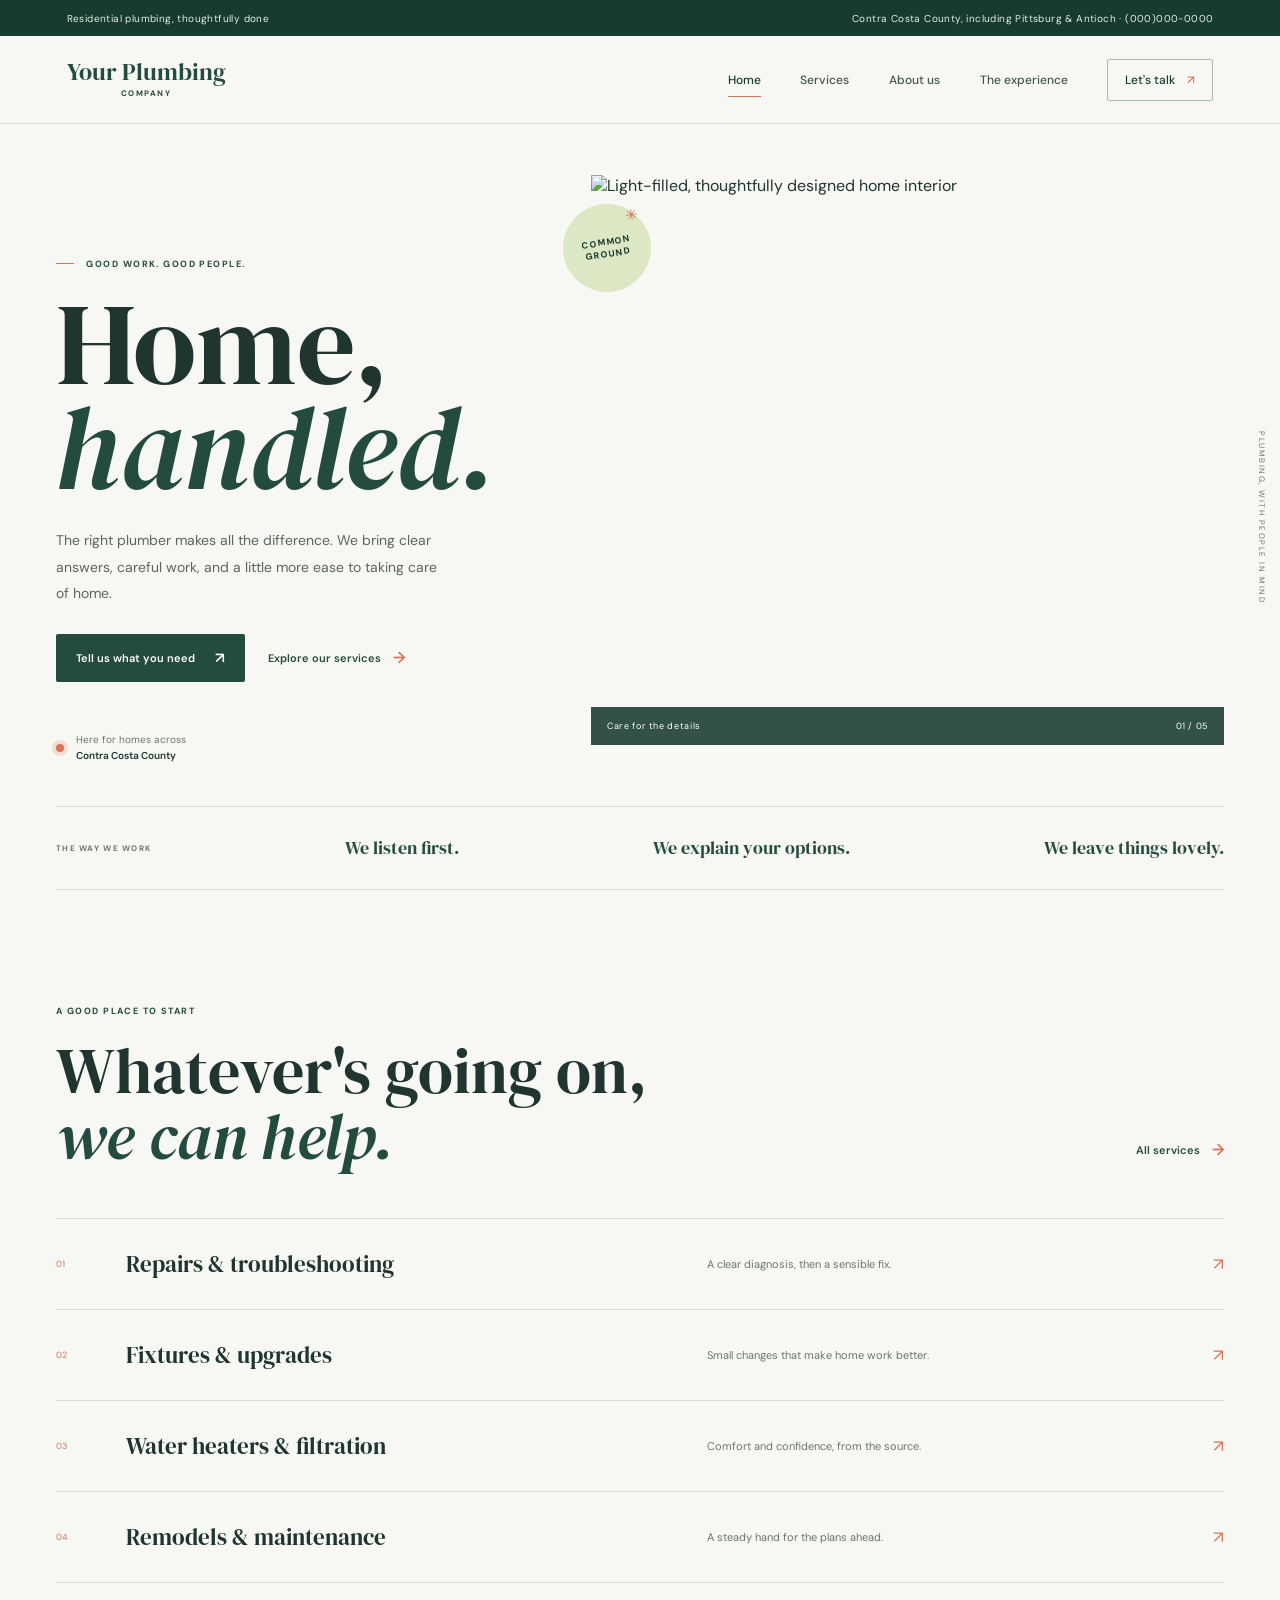
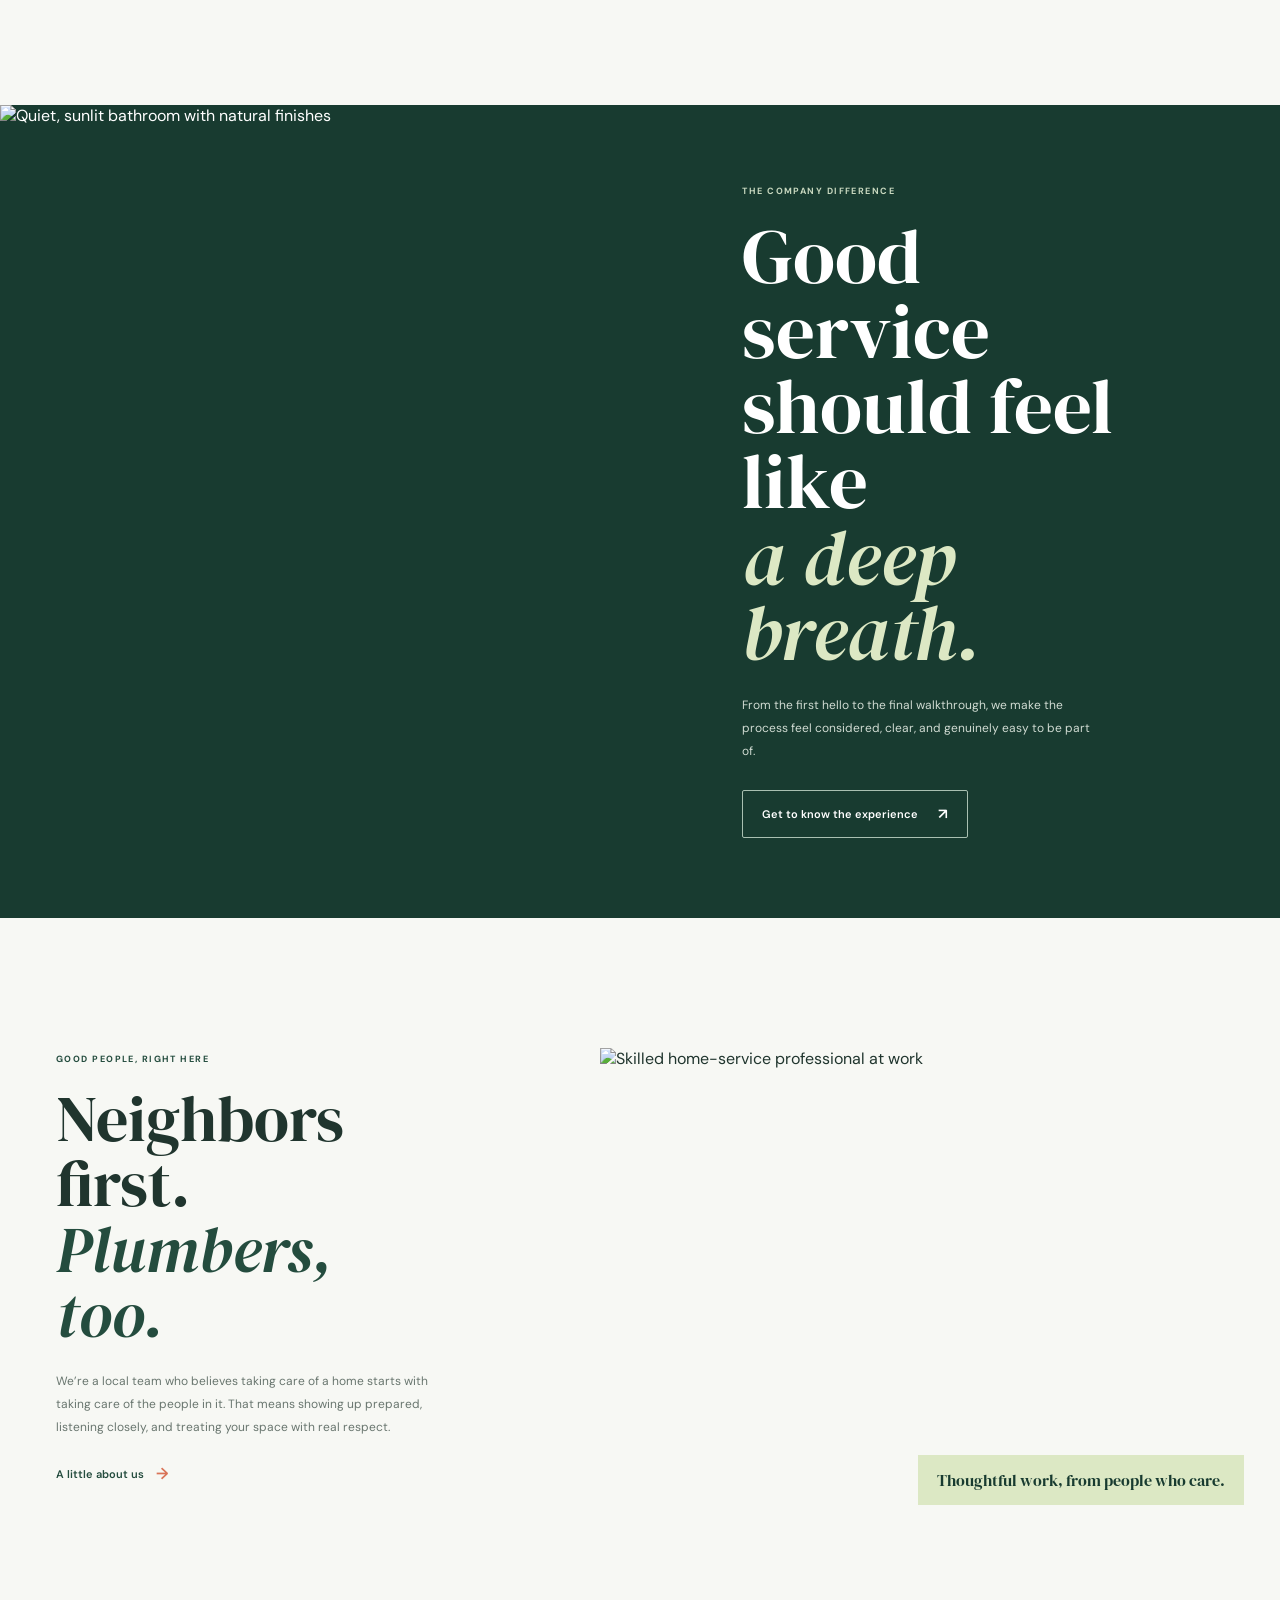
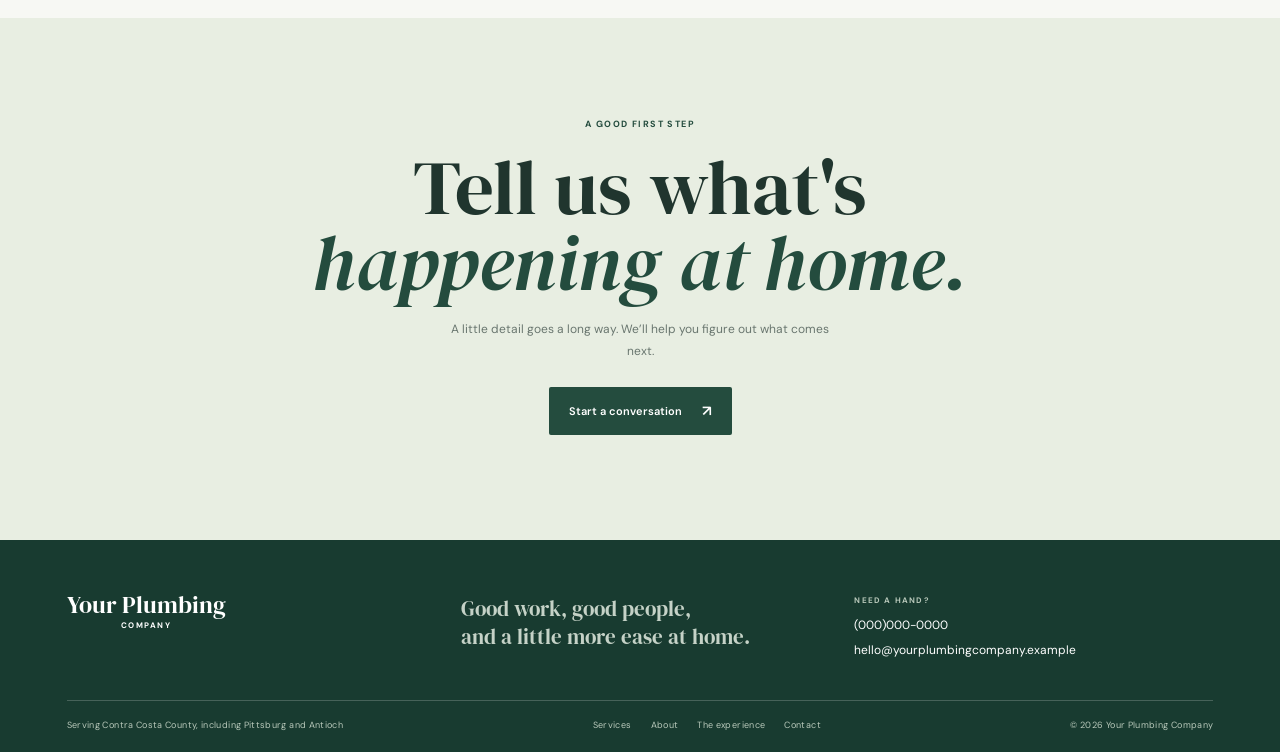
==== index.html @ cdb0f9c8 "hi, lets commit" ====
<!doctype html>
<html lang="en">
  <head>
    <meta charset="utf-8" />
    <meta name="viewport" content="width=device-width, initial-scale=1" />
    <meta name="theme-color" content="#f7f8f4" />
    <meta
      name="description"
      content="Thoughtful residential plumbing for homes in Contra Costa County, including Pittsburg and Antioch."
    />
    <title>Your Plumbing Company | Home, handled.</title>
    <link rel="preconnect" href="https://fonts.googleapis.com" />
    <link rel="preconnect" href="https://fonts.gstatic.com" crossorigin />
    <link
      href="https://fonts.googleapis.com/css2?family=DM+Sans:wght@400;500;600;700&family=DM+Serif+Display:ital@0;1&display=swap"
      rel="stylesheet"
    />
    <link rel="stylesheet" href="styles.css" />
    <script src="script.js" defer></script>
  </head>
  <body>
    <a class="skip-link" href="#main">Skip to content</a>
    <div class="topline">
      <span>Residential plumbing, thoughtfully done</span
      ><a href="tel:0000000000"
        >Contra Costa County, including Pittsburg &amp; Antioch
        <span aria-hidden="true">·</span> (000)000-0000</a
      >
    </div>
    <header class="site-header">
      <a
        class="wordmark"
        href="index.html"
        aria-label="Your Plumbing Company home"
        ><span>Your Plumbing</span><small>COMPANY</small></a
      >
      <button
        class="menu-toggle"
        type="button"
        aria-expanded="false"
        aria-controls="primary-nav"
        aria-label="Open navigation"
      >
        <span></span><span></span>
      </button>
      <nav class="primary-nav" id="primary-nav" aria-label="Main navigation">
        <a class="active" aria-current="page" href="index.html">Home</a
        ><a href="services.html">Services</a><a href="about.html">About us</a
        ><a href="experience.html">The experience</a
        ><a class="nav-contact" href="contact.html"
          >Let's talk <span aria-hidden="true">↗</span></a
        >
      </nav>
    </header>

    <main id="main">
      <section class="home-hero page-wrap">
        <div class="hero-copy" data-reveal>
          <p class="eyebrow">
            <span class="eyebrow-mark"></span> GOOD WORK. GOOD PEOPLE.
          </p>
          <h1>Home,<br /><em>handled.</em></h1>
          <p class="hero-intro">
            The right plumber makes all the difference. We bring clear answers,
            careful work, and a little more ease to taking care of home.
          </p>
          <div class="hero-actions">
            <a class="button button-dark" href="contact.html"
              >Tell us what you need <span aria-hidden="true">↗</span></a
            ><a class="text-link" href="services.html"
              >Explore our services <span aria-hidden="true">→</span></a
            >
          </div>
          <div class="hero-note">
            <span class="note-dot"></span
            ><span
              >Here for homes across<br /><strong
                >Contra Costa County</strong
              ></span
            >
          </div>
        </div>
        <div class="hero-visual" data-reveal>
          <img
            src="https://images.unsplash.com/photo-1600607687939-ce8a6c25118c?auto=format&amp;fit=crop&amp;w=1500&amp;q=85"
            alt="Light-filled, thoughtfully designed home interior"
          />
          <div class="image-caption">
            <span>Care for the details</span><span>01 / 05</span>
          </div>
          <div class="hero-stamp" aria-hidden="true">
            <span>COMMON<br />GROUND</span><i>✳</i>
          </div>
        </div>
        <div class="hero-side-label" aria-hidden="true">
          PLUMBING, WITH PEOPLE IN MIND
        </div>
      </section>

      <section class="trust-strip page-wrap" aria-label="Our approach">
        <p>THE WAY WE WORK</p>
        <span>We listen first.</span><span>We explain your options.</span
        ><span>We leave things lovely.</span>
      </section>

      <section class="section services-preview page-wrap">
        <div class="section-heading" data-reveal>
          <div>
            <p class="eyebrow">A GOOD PLACE TO START</p>
            <h2>Whatever's going on,<br /><em>we can help.</em></h2>
          </div>
          <a class="text-link" href="services.html"
            >All services <span aria-hidden="true">→</span></a
          >
        </div>
        <div class="service-list">
          <a class="service-row" href="services.html#repairs"
            ><span class="service-number">01</span
            ><span class="service-name">Repairs &amp; troubleshooting</span
            ><span class="service-detail"
              >A clear diagnosis, then a sensible fix.</span
            ><span class="row-arrow" aria-hidden="true">↗</span></a
          >
          <a class="service-row" href="services.html#fixtures"
            ><span class="service-number">02</span
            ><span class="service-name">Fixtures &amp; upgrades</span
            ><span class="service-detail"
              >Small changes that make home work better.</span
            ><span class="row-arrow" aria-hidden="true">↗</span></a
          >
          <a class="service-row" href="services.html#water"
            ><span class="service-number">03</span
            ><span class="service-name">Water heaters &amp; filtration</span
            ><span class="service-detail"
              >Comfort and confidence, from the source.</span
            ><span class="row-arrow" aria-hidden="true">↗</span></a
          >
          <a class="service-row" href="services.html#projects"
            ><span class="service-number">04</span
            ><span class="service-name">Remodels &amp; maintenance</span
            ><span class="service-detail"
              >A steady hand for the plans ahead.</span
            ><span class="row-arrow" aria-hidden="true">↗</span></a
          >
        </div>
      </section>

      <section class="experience-band">
        <div class="band-image">
          <img
            src="https://images.unsplash.com/photo-1620626011761-996aa1b9d7c5?auto=format&amp;fit=crop&amp;w=1200&amp;q=85"
            alt="Quiet, sunlit bathroom with natural finishes"
            loading="lazy"
          />
        </div>
        <div class="band-copy" data-reveal>
          <p class="eyebrow">THE COMPANY DIFFERENCE</p>
          <h2>
            Good service<br />should feel like<br /><em>a deep breath.</em>
          </h2>
          <p>
            From the first hello to the final walkthrough, we make the process
            feel considered, clear, and genuinely easy to be part of.
          </p>
          <a class="button button-light" href="experience.html"
            >Get to know the experience <span aria-hidden="true">↗</span></a
          >
        </div>
      </section>

      <section class="people-section page-wrap">
        <div class="people-copy" data-reveal>
          <p class="eyebrow">GOOD PEOPLE, RIGHT HERE</p>
          <h2>Neighbors first.<br /><em>Plumbers, too.</em></h2>
          <p>
            We’re a local team who believes taking care of a home starts with
            taking care of the people in it. That means showing up prepared,
            listening closely, and treating your space with real respect.
          </p>
          <a class="text-link" href="about.html"
            >A little about us <span aria-hidden="true">→</span></a
          >
        </div>
        <figure class="people-image" data-reveal>
          <img
            src="https://images.unsplash.com/photo-1621905251189-08b45d6a269e?auto=format&amp;fit=crop&amp;w=1000&amp;q=85"
            alt="Skilled home-service professional at work"
            loading="lazy"
          />
          <figcaption>Thoughtful work, from people who care.</figcaption>
        </figure>
      </section>

      <section class="closing-cta">
        <p class="eyebrow">A GOOD FIRST STEP</p>
        <h2>Tell us what's<br /><em>happening at home.</em></h2>
        <p>
          A little detail goes a long way. We’ll help you figure out what comes
          next.
        </p>
        <a class="button button-dark" href="contact.html"
          >Start a conversation <span aria-hidden="true">↗</span></a
        >
      </section>
    </main>

    <footer class="site-footer">
      <div class="footer-main">
        <a class="wordmark wordmark-footer" href="index.html"
          ><span>Your Plumbing</span><small>COMPANY</small></a
        >
        <p>Good work, good people,<br />and a little more ease at home.</p>
        <div class="footer-contact">
          <span>NEED A HAND?</span><a href="tel:0000000000">(000)000-0000</a
          ><a href="mailto:hello@yourplumbingcompany.example"
            >hello@yourplumbingcompany.example</a
          >
        </div>
      </div>
      <div class="footer-bottom">
        <span
          >Serving Contra Costa County, including Pittsburg and Antioch</span
        >
        <nav aria-label="Footer navigation">
          <a href="services.html">Services</a><a href="about.html">About</a
          ><a href="experience.html">The experience</a
          ><a href="contact.html">Contact</a>
        </nav>
        <span>© <span data-year></span> Your Plumbing Company</span>
      </div>
    </footer>
  </body>
</html>
---- styles.css ----
:root {
  color-scheme: light;
  --paper: #f7f8f4;
  --white: #fff;
  --ink: #20352e;
  --muted: #69766f;
  --line: #d9dfd8;
  --green: #244c3e;
  --deep: #183b30;
  --lime: #dce8c4;
  --coral: #d97458;
  --serif: "DM Serif Display", Georgia, serif;
  --sans: "DM Sans", sans-serif;
  font-family: var(--sans);
  color: var(--ink);
  background: var(--paper);
  font-synthesis: none;
  text-rendering: optimizeLegibility;
  -webkit-font-smoothing: antialiased;
  -moz-osx-font-smoothing: grayscale;
}

* { box-sizing: border-box; }
html { scroll-behavior: smooth; }
body { margin: 0; min-width: 320px; background: var(--paper); }
img { display: block; width: 100%; height: 100%; object-fit: cover; }
a { color: inherit; }
button, input, select, textarea { font: inherit; }
::selection { color: var(--white); background: var(--green); }
.page-wrap { width: min(1320px, calc(100% - 112px)); margin-inline: auto; }
.skip-link { position: fixed; z-index: 20; top: 12px; left: 12px; padding: 12px 18px; color: var(--white); background: var(--deep); transform: translateY(-150%); }
.skip-link:focus { transform: translateY(0); }

.topline { min-height: 36px; padding: 0 5.2%; display: flex; align-items: center; justify-content: space-between; gap: 16px; background: var(--deep); color: #e5eddf; font-size: 10px; letter-spacing: .04em; }
.topline a { color: inherit; text-decoration: none; }
.site-header { position: relative; z-index: 5; min-height: 88px; padding: 0 5.2%; display: flex; align-items: center; justify-content: space-between; border-bottom: 1px solid var(--line); background: var(--paper); }
.wordmark { width: max-content; display: flex; flex-direction: column; color: var(--green); text-decoration: none; line-height: .85; }
.wordmark span { font-family: var(--serif); font-size: 24px; letter-spacing: 0; }
.wordmark small { margin-top: 7px; font-size: 8px; font-weight: 700; letter-spacing: .19em; text-align: center; }
.primary-nav { display: flex; align-items: center; gap: clamp(20px, 3.1vw, 48px); }
.primary-nav a { position: relative; color: #42564d; font-size: 12px; font-weight: 500; text-decoration: none; transition: color .2s ease; }
.primary-nav a:hover, .primary-nav a.active { color: var(--deep); }
.primary-nav a.active:not(.nav-contact)::after { position: absolute; right: 0; bottom: -9px; left: 0; height: 1px; background: var(--coral); content: ""; }
.primary-nav .nav-contact { padding: 12px 17px; border: 1px solid #a9b6aa; border-radius: 2px; color: var(--deep); }
.nav-contact span { margin-left: 9px; color: var(--coral); }
.menu-toggle { display: none; }

.eyebrow { margin: 0 0 20px; color: var(--green); font-size: 9px; font-weight: 700; letter-spacing: .16em; line-height: 1.5; }
.eyebrow-mark { display: inline-block; width: 18px; height: 1px; margin: 0 9px 3px 0; background: var(--coral); }
h1, h2, h3, p, figure { margin-top: 0; }
h1, h2 { margin-bottom: 0; font-family: var(--serif); font-weight: 400; letter-spacing: 0; }
h1 em, h2 em { color: var(--green); font-weight: 400; }
.home-hero h1 { font-size: clamp(76px, 9.1vw, 132px); line-height: .89; }
.hero-copy { position: relative; z-index: 1; padding-top: clamp(55px, 8vw, 116px); }
.hero-intro { max-width: 385px; margin: 28px 0 27px; color: #59665f; font-size: 14px; line-height: 1.9; }
.hero-actions { display: flex; align-items: center; flex-wrap: wrap; gap: 23px; }
.button { min-height: 48px; padding: 0 19px; display: inline-flex; align-items: center; justify-content: center; gap: 20px; border: 1px solid transparent; border-radius: 2px; font-size: 11px; font-weight: 600; text-decoration: none; transition: background .2s ease, color .2s ease, transform .2s ease; }
.button:hover { transform: translateY(-2px); }
.button span { font-size: 15px; }
.button-dark { background: var(--green); color: var(--white); }
.button-dark:hover { background: var(--deep); }
.button-light { border-color: #a9c0b1; background: transparent; color: var(--white); }
.button-light:hover { background: var(--white); color: var(--deep); }
.text-link { display: inline-flex; align-items: center; gap: 12px; color: var(--green); font-size: 11px; font-weight: 600; text-decoration: none; }
.text-link span { color: var(--coral); font-size: 16px; transition: transform .2s ease; }
.text-link:hover span { transform: translateX(4px); }
.hero-note { margin-top: 50px; display: flex; align-items: center; gap: 12px; color: var(--muted); font-size: 10px; line-height: 1.6; }
.hero-note strong { color: var(--ink); font-weight: 600; }
.note-dot { width: 8px; height: 8px; border-radius: 50%; background: var(--coral); box-shadow: 0 0 0 4px #f0ded5; }
.home-hero { position: relative; min-height: 600px; padding-block: 32px 42px; display: grid; grid-template-columns: .88fr 1.12fr; align-items: center; gap: 38px; }
.hero-visual { position: relative; height: min(570px, 61vw); min-height: 390px; }
.hero-visual img { object-position: 50% 52%; }
.image-caption { position: absolute; right: 0; bottom: 0; left: 0; padding: 13px 16px; display: flex; justify-content: space-between; background: rgb(24 59 48 / 88%); color: white; font-size: 9px; letter-spacing: .07em; }
.hero-stamp { position: absolute; top: 29px; left: -28px; width: 88px; height: 88px; display: grid; place-content: center; border-radius: 50%; background: var(--lime); color: var(--deep); text-align: center; transform: rotate(-9deg); }
.hero-stamp span { font-size: 9px; font-weight: 700; letter-spacing: .11em; line-height: 1.35; }
.hero-stamp i { position: absolute; top: 5px; right: 8px; color: var(--coral); font-size: 15px; font-style: normal; }
.hero-side-label { position: absolute; top: 45%; right: -43px; color: var(--muted); font-size: 8px; letter-spacing: .19em; writing-mode: vertical-rl; }

.trust-strip { min-height: 84px; display: flex; align-items: center; justify-content: space-between; gap: 20px; border-top: 1px solid var(--line); border-bottom: 1px solid var(--line); }
.trust-strip p { margin: 0; color: var(--muted); font-size: 8px; font-weight: 700; letter-spacing: .16em; }
.trust-strip span { color: var(--green); font-family: var(--serif); font-size: 18px; }
.section { padding-block: 115px 122px; }
.section-heading { margin-bottom: 49px; display: flex; align-items: end; justify-content: space-between; gap: 24px; }
.section-heading h2, .people-copy h2, .local-copy h2, .faq-section h2 { font-size: clamp(43px, 5vw, 66px); line-height: 1.02; }
.section-heading .text-link { margin-bottom: 9px; }
.service-list { border-top: 1px solid var(--line); }
.service-row { min-height: 91px; display: grid; grid-template-columns: 50px 1.2fr 1fr 30px; align-items: center; gap: 20px; border-bottom: 1px solid var(--line); text-decoration: none; transition: padding .2s ease, background .2s ease; }
.service-row:hover { padding-inline: 12px; background: #eef1e9; }
.service-number { color: var(--coral); font-size: 9px; }
.service-name { font-family: var(--serif); font-size: 23px; }
.service-detail { color: var(--muted); font-size: 11px; }
.row-arrow { color: var(--coral); font-size: 17px; text-align: right; }

.experience-band { min-height: 570px; display: grid; grid-template-columns: 1fr 1fr; background: var(--deep); color: var(--white); }
.band-image { min-height: 570px; overflow: hidden; }
.band-image img { object-position: center; }
.band-copy { max-width: 650px; padding: 80px clamp(45px, 8vw, 125px); align-self: center; }
.band-copy .eyebrow { color: #c8d8bf; }
.band-copy h2 { font-size: clamp(52px, 6vw, 78px); line-height: .98; }
.band-copy h2 em { color: var(--lime); }
.band-copy > p:not(.eyebrow) { max-width: 360px; margin: 24px 0 28px; color: #d0dbd2; font-size: 12px; line-height: 1.9; }
.people-section { padding-block: 130px; display: grid; grid-template-columns: .8fr 1.2fr; align-items: center; gap: 11%; }
.people-copy { max-width: 380px; }
.people-copy > p:not(.eyebrow) { margin: 23px 0; color: var(--muted); font-size: 12px; line-height: 1.9; }
.people-image { position: relative; height: 440px; margin: 0; }
.people-image img { object-position: center 40%; }
.people-image figcaption { position: absolute; right: -20px; bottom: -17px; padding: 14px 19px; background: var(--lime); color: var(--deep); font-family: var(--serif); font-size: 16px; }
.closing-cta { padding: 100px 24px 105px; background: #e8eee2; text-align: center; }
.closing-cta .eyebrow { margin-bottom: 18px; }
.closing-cta h2 { font-size: clamp(53px, 6vw, 80px); line-height: .98; }
.closing-cta > p:not(.eyebrow) { max-width: 390px; margin: 19px auto 24px; color: var(--muted); font-size: 12px; line-height: 1.8; }

.site-footer { padding: 55px 5.2% 21px; background: var(--deep); color: #e6ece5; }
.footer-main { padding-bottom: 42px; display: grid; grid-template-columns: 1fr 1fr 1fr; align-items: start; gap: 35px; }
.wordmark-footer { color: var(--white); }
.footer-main > p { margin: 0; color: #c5d2c7; font-family: var(--serif); font-size: 21px; line-height: 1.35; }
.footer-contact { display: flex; flex-direction: column; align-items: flex-start; gap: 9px; }
.footer-contact > span, .footer-bottom { color: #b9c9bb; font-size: 9px; letter-spacing: .04em; }
.footer-contact > span { margin-bottom: 3px; font-size: 8px; font-weight: 700; letter-spacing: .15em; }
.footer-contact a { color: var(--white); font-size: 12px; text-decoration: none; }
.footer-bottom { padding-top: 18px; display: flex; align-items: center; justify-content: space-between; gap: 20px; border-top: 1px solid rgb(255 255 255 / 20%); }
.footer-bottom nav { display: flex; flex-wrap: wrap; gap: 19px; }
.footer-bottom a { color: inherit; text-decoration: none; }
.footer-bottom a:hover, .footer-contact a:hover { color: var(--lime); }

.page-hero { min-height: 555px; padding-block: 52px 62px; display: grid; grid-template-columns: .86fr 1.14fr; align-items: center; gap: 7%; }
.page-hero h1, .about-hero h1, .experience-hero h1, .contact-heading h1 { font-size: clamp(65px, 8.4vw, 112px); line-height: .91; }
.page-hero-copy .hero-intro { max-width: 365px; }
.page-hero-image { height: 440px; }
.anchor-nav { min-height: 66px; display: flex; align-items: center; gap: 33px; border-top: 1px solid var(--line); border-bottom: 1px solid var(--line); }
.anchor-nav a { color: var(--green); font-size: 10px; text-decoration: none; }
.anchor-nav a:hover { color: var(--coral); }
.service-detail-list { padding-block: 35px 65px; }
.detail-row { min-height: 350px; padding-block: 61px; display: grid; grid-template-columns: .8fr 1.2fr; gap: 9%; border-bottom: 1px solid var(--line); scroll-margin-top: 25px; }
.detail-number { color: var(--coral); font-size: 12px; }
.detail-number span { margin-left: 15px; color: var(--muted); font-size: 8px; font-weight: 700; letter-spacing: .14em; }
.detail-content { max-width: 650px; }
.detail-content h2 { font-size: clamp(43px, 5vw, 62px); line-height: .98; }
.detail-content > p { max-width: 540px; margin: 19px 0; color: var(--muted); font-size: 12px; line-height: 1.9; }
.detail-content ul { margin: 0 0 23px; padding: 0; display: grid; grid-template-columns: 1fr 1fr; gap: 10px 26px; list-style: none; }
.detail-content li { color: var(--ink); font-size: 10px; }
.detail-content li::before { margin-right: 8px; color: var(--coral); content: "—"; }
.services-note { padding: 80px 7%; background: var(--green); color: var(--white); }
.note-inner { max-width: 960px; margin: auto; }
.note-inner .eyebrow { color: var(--lime); }
.note-inner h2 { font-size: clamp(47px, 6vw, 72px); line-height: .98; }
.note-inner h2 em { color: var(--lime); }
.note-inner > p:not(.eyebrow) { max-width: 390px; margin: 18px 0 25px; color: #d0dbd2; font-size: 12px; line-height: 1.8; }
.faq-section { padding-block: 100px 120px; }
.faq-list { max-width: 820px; margin: 44px 0 0 auto; border-top: 1px solid var(--line); }
.faq-list details { border-bottom: 1px solid var(--line); }
.faq-list summary { min-height: 65px; display: flex; align-items: center; justify-content: space-between; gap: 20px; color: var(--ink); font-family: var(--serif); font-size: 19px; cursor: pointer; list-style: none; }
.faq-list summary::-webkit-details-marker { display: none; }
.faq-list summary span { color: var(--coral); font-family: var(--sans); font-size: 20px; transition: transform .2s ease; }
.faq-list details[open] summary span { transform: rotate(45deg); }
.faq-list details p { max-width: 610px; margin: 0 0 20px; color: var(--muted); font-size: 12px; line-height: 1.8; }

.about-hero { min-height: 580px; padding-block: 52px 75px; display: grid; grid-template-columns: .8fr 1.2fr; align-items: center; gap: 8%; }
.about-hero-copy .hero-intro, .experience-hero-copy .hero-intro { max-width: 370px; }
.about-hero-image { height: 465px; margin: 0; }
.about-hero-image img { object-position: center 35%; }
.about-hero-image figcaption { margin-top: 10px; color: var(--muted); font-size: 9px; }
.story-section { padding-block: 105px 130px; display: grid; grid-template-columns: .8fr 1.2fr; gap: 8%; border-top: 1px solid var(--line); }
.story-label { display: flex; flex-direction: column; justify-content: space-between; }
.story-label span { color: var(--muted); font-size: 9px; letter-spacing: .1em; }
.story-copy { max-width: 650px; }
.story-copy h2, .values-heading h2 { font-size: clamp(53px, 6vw, 75px); line-height: .97; }
.story-copy > p { margin: 23px 0 0; color: var(--muted); font-size: 13px; line-height: 1.95; }
.values-band { padding: 95px max(7%, calc((100% - 1180px) / 2)); display: grid; grid-template-columns: .8fr 1.2fr; gap: 10%; background: #e8eee2; }
.values-heading h2 { font-size: clamp(46px, 5vw, 63px); }
.values-list article { padding: 22px 0; display: grid; grid-template-columns: 42px 1fr; gap: 14px; border-bottom: 1px solid #c8d2c7; }
.values-list article:first-child { padding-top: 0; }
.values-list article > span { padding-top: 4px; color: var(--coral); font-size: 10px; }
.values-list h3 { margin-bottom: 7px; font-family: var(--serif); font-size: 21px; font-weight: 400; }
.values-list p { max-width: 430px; margin-bottom: 0; color: #627067; font-size: 11px; line-height: 1.8; }
.local-section { padding-block: 130px; display: grid; grid-template-columns: 1.1fr .9fr; align-items: center; gap: 11%; }
.local-image { height: 390px; }
.local-copy { max-width: 390px; }
.local-copy > p:not(.eyebrow) { margin: 20px 0; color: var(--muted); font-size: 12px; line-height: 1.9; }

.experience-hero { min-height: 560px; padding-block: 50px 75px; display: grid; grid-template-columns: .88fr 1.12fr; align-items: center; gap: 7%; }
.experience-hero-image { height: 455px; }
.experience-hero-image img { object-position: center; }
.experience-intro { padding: 84px 24px 45px; text-align: center; }
.experience-intro h2 { font-size: clamp(41px, 5vw, 62px); line-height: 1.05; }
.experience-intro > p:last-child { max-width: 470px; margin: 17px auto 0; color: var(--muted); font-size: 12px; line-height: 1.8; }
.journey { max-width: 1000px; padding-bottom: 105px; }
.journey-step { min-height: 190px; display: grid; grid-template-columns: 65px 1fr 180px; gap: 28px; border-top: 1px solid var(--line); }
.journey-marker { padding-top: 37px; display: flex; flex-direction: column; align-items: center; gap: 15px; color: var(--coral); font-size: 10px; }
.journey-marker i { width: 1px; flex: 1; background: var(--line); }
.journey-step:last-child .journey-marker i { visibility: hidden; }
.journey-content { padding: 34px 0; }
.journey-content .eyebrow { margin-bottom: 8px; }
.journey-content h2 { font-size: 36px; }
.journey-content > p:last-child { max-width: 520px; margin: 10px 0 0; color: var(--muted); font-size: 12px; line-height: 1.8; }
.journey-aside { padding-top: 51px; color: var(--green); font-family: var(--serif); font-size: 17px; line-height: 1.4; }
.experience-quote { padding: 77px 24px 85px; display: flex; flex-direction: column; align-items: center; background: var(--deep); color: var(--white); text-align: center; }
.quote-mark { height: 47px; color: var(--lime); font-family: var(--serif); font-size: 76px; line-height: 1; }
.experience-quote blockquote { margin: 8px 0 21px; font-family: var(--serif); font-size: clamp(35px, 4vw, 52px); line-height: 1.08; }
.experience-quote .eyebrow { margin: 0; color: var(--lime); }

.contact-heading { min-height: 420px; padding-block: 75px 65px; display: grid; grid-template-columns: 1fr .6fr; align-items: center; gap: 10%; }
.contact-heading .hero-intro { max-width: 415px; margin-bottom: 0; }
.contact-direct { padding: 25px 0 25px 32px; border-left: 1px solid var(--line); }
.contact-direct > span, .aside-hours > span { color: var(--muted); font-size: 8px; font-weight: 700; letter-spacing: .14em; }
.contact-direct > a { margin: 12px 0 8px; display: block; color: var(--green); font-family: var(--serif); font-size: clamp(22px, 3vw, 33px); text-decoration: none; }
.contact-direct > a span { color: var(--coral); font-family: var(--sans); font-size: 17px; }
.contact-direct > p { max-width: 250px; margin: 0; color: var(--muted); font-size: 10px; line-height: 1.8; }
.contact-main { padding-block: 35px 120px; display: grid; grid-template-columns: 1.2fr .8fr; gap: 10%; border-top: 1px solid var(--line); }
.contact-form-wrap { padding-top: 39px; }
.contact-form-wrap h2 { margin-bottom: 31px; font-size: 48px; line-height: .98; }
.form-grid { display: grid; grid-template-columns: 1fr 1fr; gap: 20px 18px; }
.form-grid label { display: flex; flex-direction: column; gap: 8px; color: #46574e; font-size: 10px; font-weight: 600; }
.field-wide { grid-column: 1 / -1; }
.form-grid input, .form-grid select, .form-grid textarea { width: 100%; min-height: 45px; padding: 12px 13px; border: 1px solid #cbd4ca; border-radius: 1px; outline: none; background: #fbfcf9; color: var(--ink); font-size: 11px; }
.form-grid textarea { min-height: 112px; resize: vertical; }
.form-grid input:focus, .form-grid select:focus, .form-grid textarea:focus { border-color: var(--green); box-shadow: 0 0 0 2px rgb(36 76 62 / 12%); }
.form-grid input::placeholder, .form-grid textarea::placeholder { color: #98a39a; }
.form-submit { margin-top: 20px; display: flex; align-items: center; flex-wrap: wrap; gap: 16px; }
.form-submit p { max-width: 210px; margin: 0; color: var(--muted); font-size: 9px; line-height: 1.6; }
.form-status { min-height: 18px; margin: 13px 0 0; color: var(--green); font-size: 11px; line-height: 1.6; }
.contact-aside { padding-top: 39px; }
.contact-aside > img { height: 245px; }
.aside-info { padding: 22px 0 20px; border-bottom: 1px solid var(--line); }
.aside-info .eyebrow { margin-bottom: 9px; }
.aside-info h3 { margin-bottom: 9px; font-family: var(--serif); font-size: 26px; font-weight: 400; }
.aside-info > p:not(.eyebrow) { margin-bottom: 14px; color: var(--muted); font-size: 11px; line-height: 1.7; }
.aside-hours { padding-top: 20px; }
.aside-hours p { max-width: 330px; margin: 9px 0 8px; color: var(--muted); font-size: 10px; line-height: 1.8; }
.aside-hours > a { color: var(--green); font-size: 12px; font-weight: 700; text-decoration: none; }

.will-reveal { opacity: 0; transform: translateY(18px); transition: opacity .7s ease, transform .7s cubic-bezier(.2,.7,.2,1); }
.will-reveal.is-visible { opacity: 1; transform: translateY(0); }

@media (min-width: 1500px) {
  .home-hero { min-height: 680px; }
  .hero-visual { height: 600px; }
}

@media (max-width: 900px) {
  .page-wrap { width: min(100% - 56px, 720px); }
  .topline { padding-inline: 28px; }
  .site-header { min-height: 76px; padding-inline: 28px; }
  .primary-nav { gap: 18px; }
  .primary-nav a { font-size: 10px; }
  .home-hero { min-height: 535px; grid-template-columns: .9fr 1.1fr; gap: 23px; }
  .hero-visual { height: 470px; min-height: 0; }
  .hero-side-label { right: -25px; }
  .hero-stamp { left: -17px; width: 70px; height: 70px; }
  .hero-stamp span { font-size: 7px; }
  .trust-strip { flex-wrap: wrap; justify-content: flex-start; padding-block: 18px; gap: 12px 26px; }
  .trust-strip p { width: 100%; }
  .trust-strip span { font-size: 16px; }
  .section { padding-block: 85px; }
  .service-row { grid-template-columns: 35px 1fr 30px; gap: 13px; }
  .service-detail { display: none; }
  .experience-band { min-height: 470px; }
  .band-image { min-height: 470px; }
  .band-copy { padding: 55px 38px; }
  .people-section { padding-block: 95px; gap: 8%; }
  .people-image { height: 350px; }
  .page-hero, .experience-hero, .about-hero { min-height: 490px; gap: 5%; }
  .page-hero-image, .experience-hero-image { height: 370px; }
  .about-hero-image { height: 390px; }
  .detail-row { grid-template-columns: .55fr 1.45fr; gap: 5%; }
  .detail-number span { display: block; margin: 8px 0; }
  .values-band { padding-inline: 6%; gap: 6%; }
  .contact-main { gap: 6%; }
}

@media (max-width: 640px) {
  .page-wrap { width: calc(100% - 40px); }
  .topline { min-height: 34px; padding-inline: 20px; justify-content: center; }
  .topline > span { display: none; }
  .topline a { font-size: 9px; }
  .site-header { min-height: 70px; padding-inline: 20px; }
  .wordmark span { font-size: 21px; }
  .menu-toggle { width: 42px; height: 42px; padding: 12px 9px; display: flex; flex-direction: column; justify-content: center; gap: 6px; border: 1px solid var(--line); border-radius: 2px; background: transparent; }
  .menu-toggle span { width: 100%; height: 1px; background: var(--green); transition: transform .2s ease; }
  .menu-toggle[aria-expanded="true"] span:first-child { transform: translateY(3.5px) rotate(45deg); }
  .menu-toggle[aria-expanded="true"] span:last-child { transform: translateY(-3.5px) rotate(-45deg); }
  .primary-nav { position: absolute; top: 69px; right: 0; left: 0; padding: 9px 20px 20px; display: none; flex-direction: column; align-items: stretch; gap: 0; border-bottom: 1px solid var(--line); background: var(--paper); box-shadow: 0 12px 20px rgb(24 59 48 / 8%); }
  .primary-nav.is-open { display: flex; }
  .primary-nav a { padding: 14px 0; border-bottom: 1px solid var(--line); font-size: 12px; }
  .primary-nav a.active:not(.nav-contact)::after { display: none; }
  .primary-nav .nav-contact { margin-top: 13px; padding: 13px; border: 1px solid #a9b6aa; text-align: center; }
  .home-hero { min-height: 0; padding-block: 46px 24px; display: flex; flex-direction: column; align-items: stretch; gap: 31px; }
  .hero-copy { padding-top: 0; }
  .eyebrow { margin-bottom: 15px; font-size: 8px; }
  .home-hero h1 { font-size: clamp(75px, 20vw, 102px); }
  .hero-intro { max-width: 340px; margin: 20px 0 20px; font-size: 12px; }
  .hero-actions { gap: 17px; }
  .button { min-height: 45px; padding-inline: 15px; font-size: 10px; }
  .text-link { font-size: 10px; }
  .hero-note { display: none; }
  .hero-visual { height: 340px; min-height: 0; margin-inline: 11px 9px; }
  .hero-stamp { top: 16px; left: -14px; width: 64px; height: 64px; }
  .hero-side-label { display: none; }
  .image-caption { font-size: 8px; }
  .trust-strip { min-height: 0; padding-block: 20px; gap: 11px 20px; }
  .trust-strip span { font-size: 14px; }
  .section { padding-block: 72px; }
  .section-heading { margin-bottom: 29px; align-items: flex-start; flex-direction: column; gap: 17px; }
  .section-heading h2, .people-copy h2, .local-copy h2, .faq-section h2 { font-size: 46px; }
  .service-row { min-height: 72px; grid-template-columns: 24px 1fr 20px; gap: 8px; }
  .service-name { font-size: 17px; }
  .experience-band { display: flex; flex-direction: column; }
  .band-image { min-height: 0; height: 280px; }
  .band-copy { padding: 48px 26px 53px; }
  .band-copy h2 { font-size: 57px; }
  .band-copy > p:not(.eyebrow) { font-size: 11px; }
  .people-section { padding-block: 75px; display: flex; flex-direction: column; align-items: stretch; gap: 29px; }
  .people-copy > p:not(.eyebrow) { font-size: 11px; }
  .people-image { height: 330px; margin-right: 10px; }
  .people-image figcaption { right: -10px; font-size: 14px; }
  .closing-cta { padding: 70px 20px 75px; }
  .closing-cta h2 { font-size: 54px; }
  .closing-cta > p:not(.eyebrow) { font-size: 11px; }
  .site-footer { padding: 40px 20px 18px; }
  .footer-main { padding-bottom: 30px; grid-template-columns: 1fr 1fr; gap: 27px 18px; }
  .footer-main > p { font-size: 18px; }
  .footer-contact { grid-column: 1 / -1; }
  .footer-bottom { align-items: flex-start; flex-direction: column; gap: 15px; font-size: 8px; }
  .footer-bottom nav { gap: 13px; }

  .page-hero, .experience-hero, .about-hero { min-height: 0; padding-block: 47px 38px; display: flex; flex-direction: column; align-items: stretch; gap: 28px; }
  .page-hero h1, .about-hero h1, .experience-hero h1, .contact-heading h1 { font-size: clamp(68px, 17vw, 89px); }
  .page-hero-image, .experience-hero-image { height: 300px; }
  .about-hero-image { height: 340px; }
  .anchor-nav { width: 100%; min-height: 55px; padding-inline: 20px; gap: 21px; overflow-x: auto; white-space: nowrap; }
  .anchor-nav a { font-size: 9px; }
  .service-detail-list { padding-block: 5px 44px; }
  .detail-row { min-height: 0; padding-block: 36px; grid-template-columns: 1fr; gap: 14px; }
  .detail-number { display: flex; align-items: center; gap: 12px; font-size: 10px; }
  .detail-number span { margin: 0; }
  .detail-content h2 { font-size: 47px; }
  .detail-content > p { font-size: 11px; }
  .detail-content ul { gap: 9px 12px; }
  .detail-content li { font-size: 9px; line-height: 1.5; }
  .services-note { padding: 58px 20px; }
  .note-inner h2 { font-size: 50px; }
  .faq-section { padding-block: 70px 80px; }
  .faq-list { margin-top: 28px; }
  .faq-list summary { min-height: 62px; font-size: 17px; }
  .faq-list details p { font-size: 11px; }

  .about-hero { padding-bottom: 41px; }
  .story-section { padding-block: 65px 76px; grid-template-columns: 1fr; gap: 25px; }
  .story-label { gap: 14px; }
  .story-copy h2, .values-heading h2 { font-size: 54px; }
  .story-copy > p { font-size: 11px; }
  .values-band { padding: 61px 20px; grid-template-columns: 1fr; gap: 33px; }
  .values-list h3 { font-size: 19px; }
  .values-list p { font-size: 10px; }
  .local-section { padding-block: 74px; display: flex; flex-direction: column; align-items: stretch; gap: 29px; }
  .local-image { height: 280px; }
  .local-copy > p:not(.eyebrow) { font-size: 11px; }

  .experience-intro { padding: 60px 20px 31px; }
  .experience-intro h2 { font-size: 40px; }
  .experience-intro > p:last-child { font-size: 11px; }
  .journey { padding-bottom: 62px; }
  .journey-step { min-height: 0; grid-template-columns: 37px 1fr; gap: 13px; }
  .journey-marker { padding-top: 31px; }
  .journey-content { padding-block: 28px; }
  .journey-content h2 { font-size: 31px; }
  .journey-content > p:last-child { font-size: 11px; }
  .journey-aside { display: none; }
  .experience-quote { padding-block: 59px 65px; }
  .experience-quote blockquote { font-size: 36px; }

  .contact-heading { min-height: 0; padding-block: 50px 39px; grid-template-columns: 1fr; gap: 27px; }
  .contact-direct { padding: 20px 0 0; border-top: 1px solid var(--line); border-left: 0; }
  .contact-direct > a { font-size: 28px; }
  .contact-main { padding-block: 15px 72px; grid-template-columns: 1fr; gap: 30px; }
  .contact-form-wrap, .contact-aside { padding-top: 29px; }
  .contact-form-wrap h2 { font-size: 45px; }
  .form-grid { gap: 16px 11px; }
  .form-grid label { font-size: 9px; }
  .form-grid input, .form-grid select, .form-grid textarea { min-height: 43px; padding-inline: 10px; font-size: 10px; }
  .form-grid textarea { min-height: 100px; }
  .form-submit { align-items: flex-start; flex-direction: column; }
  .form-submit p { max-width: 280px; }
  .contact-aside > img { height: 220px; }
}

@media (prefers-reduced-motion: reduce) {
  *, *::before, *::after { scroll-behavior: auto !important; animation-duration: .01ms !important; animation-iteration-count: 1 !important; transition-duration: .01ms !important; }
  .will-reveal { opacity: 1; transform: none; }
}
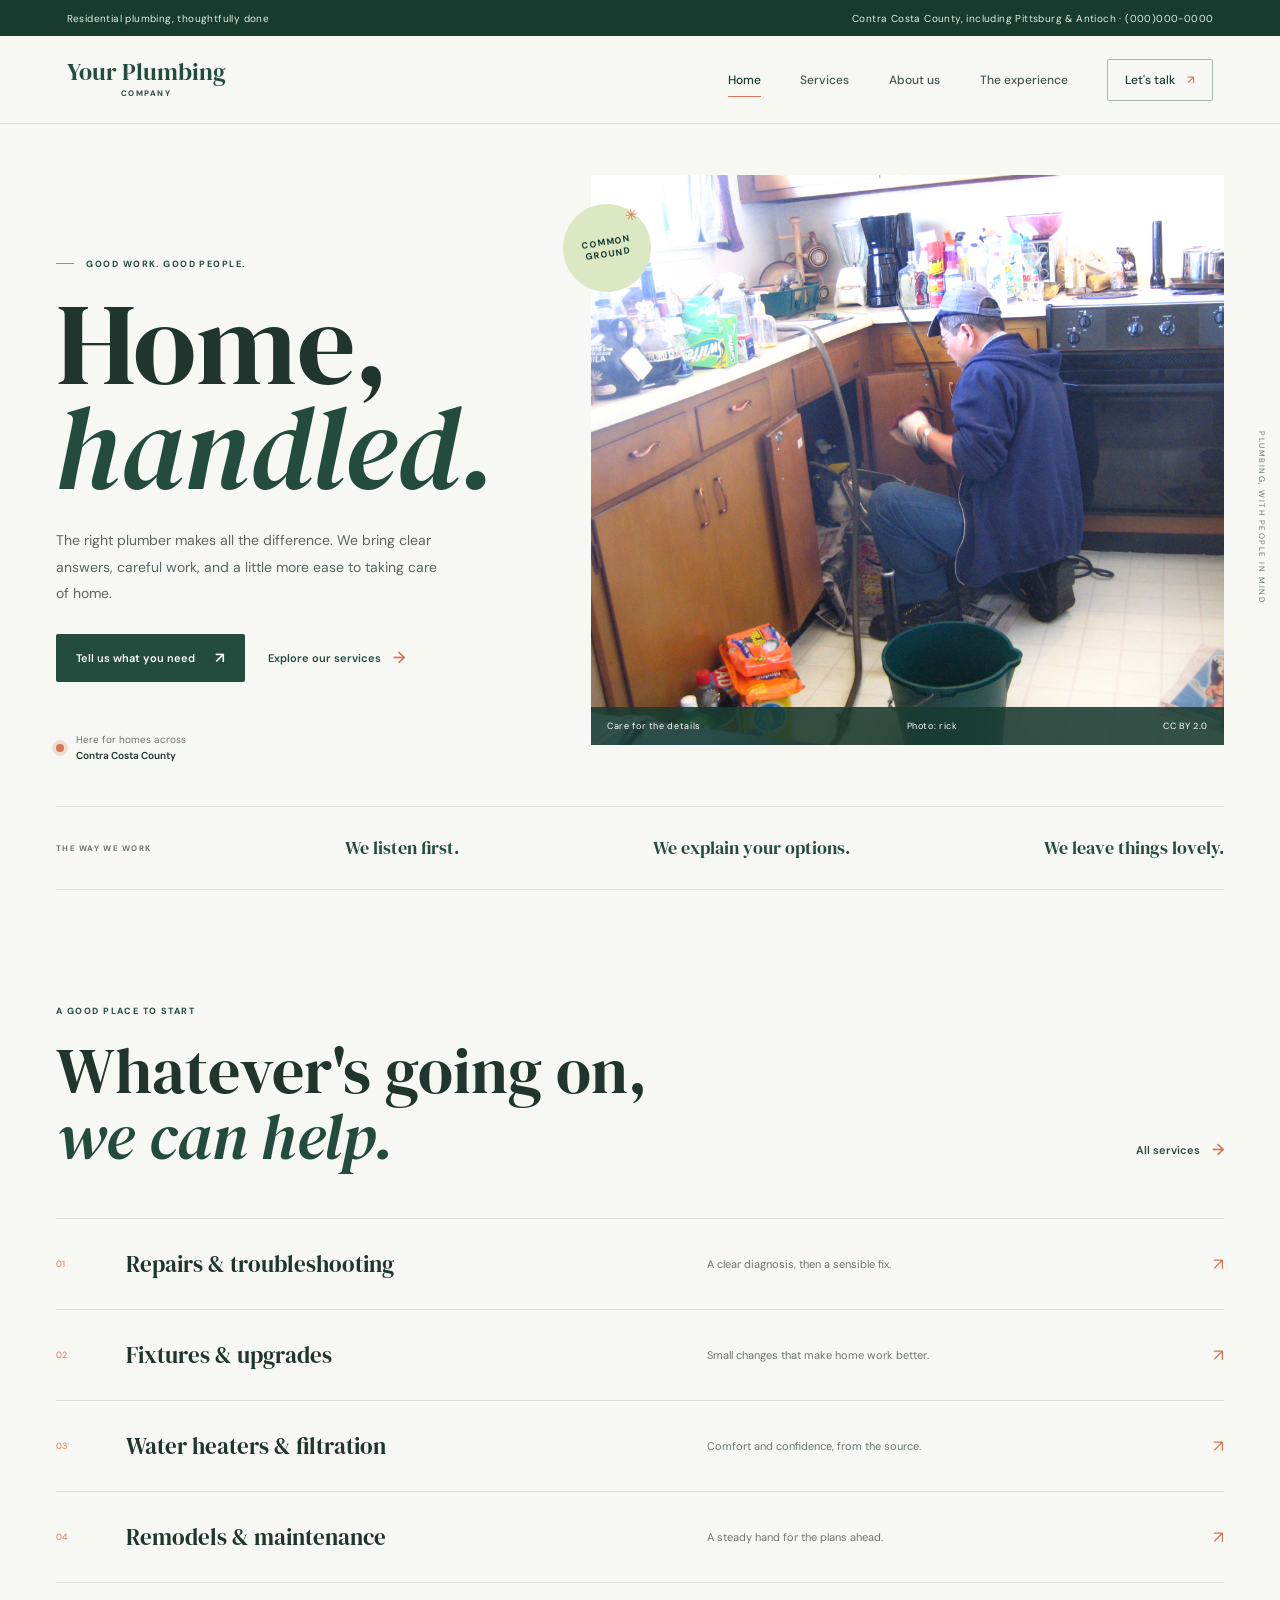
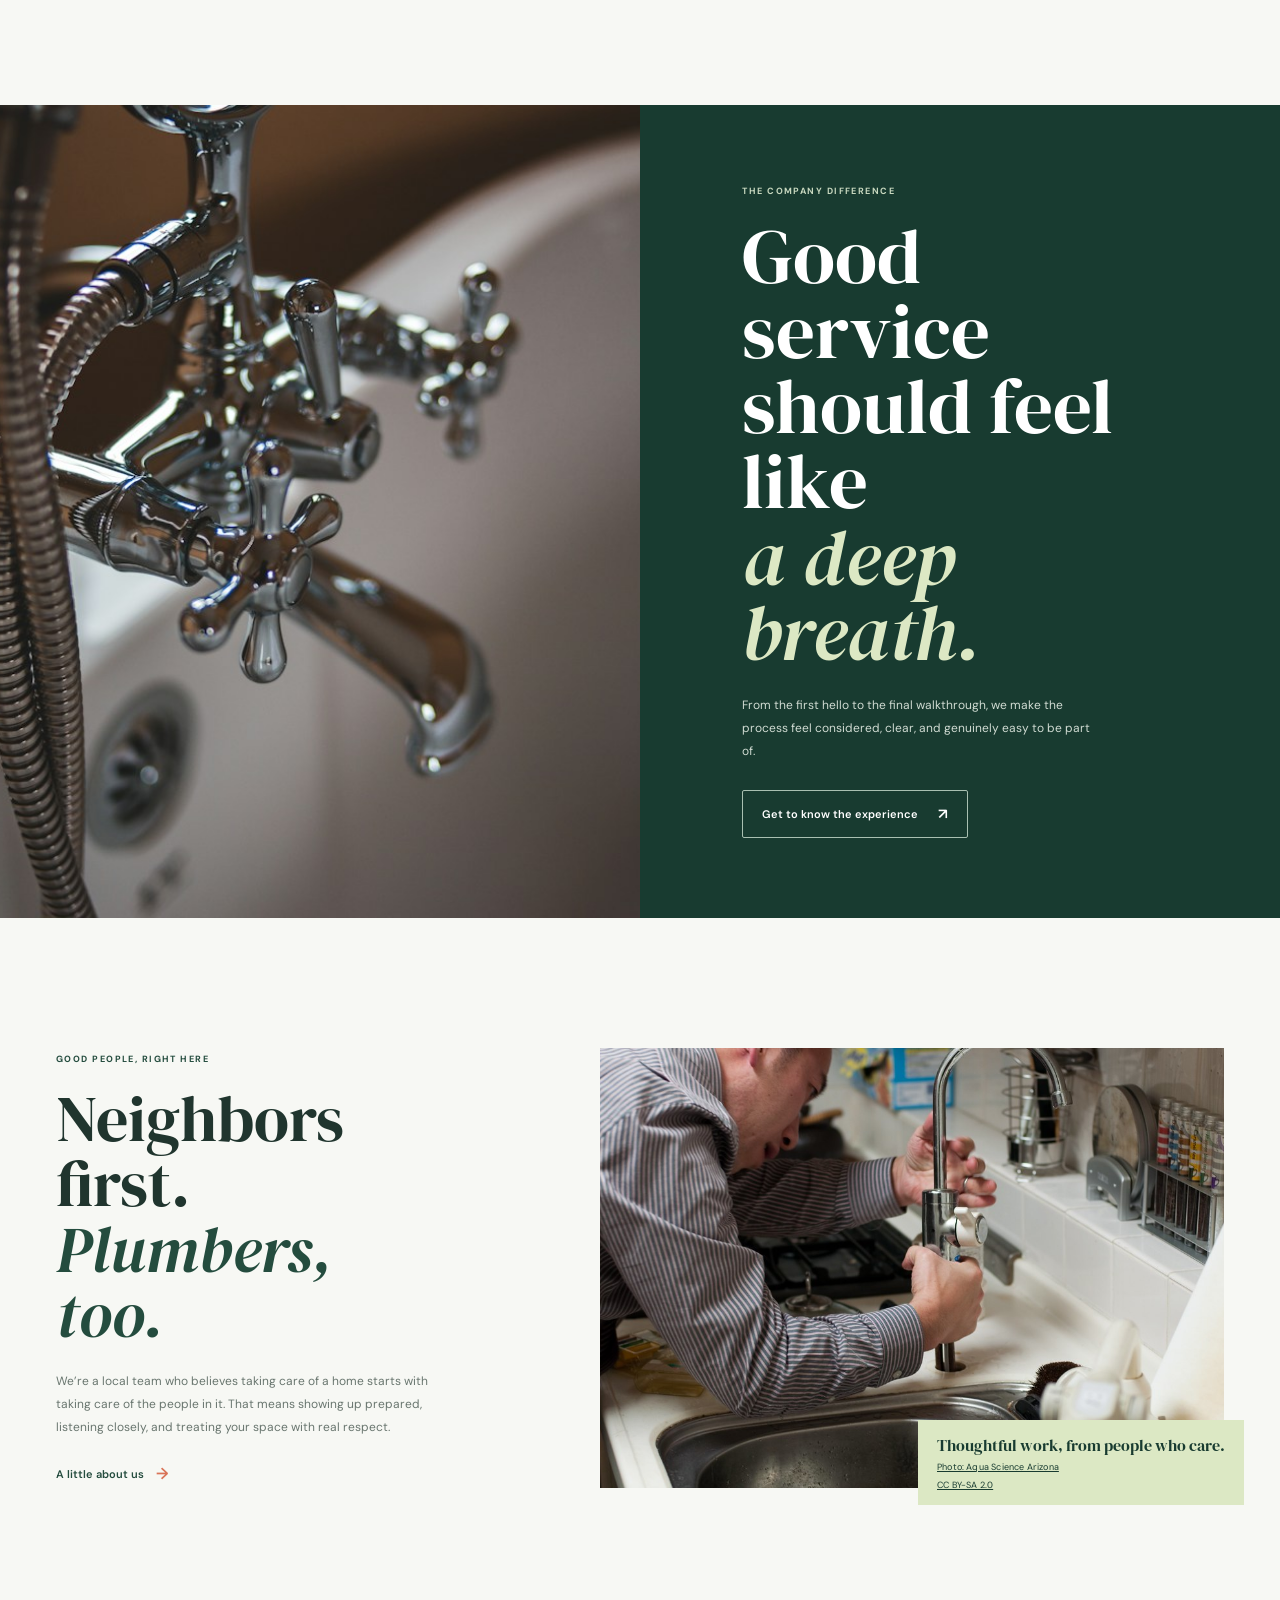
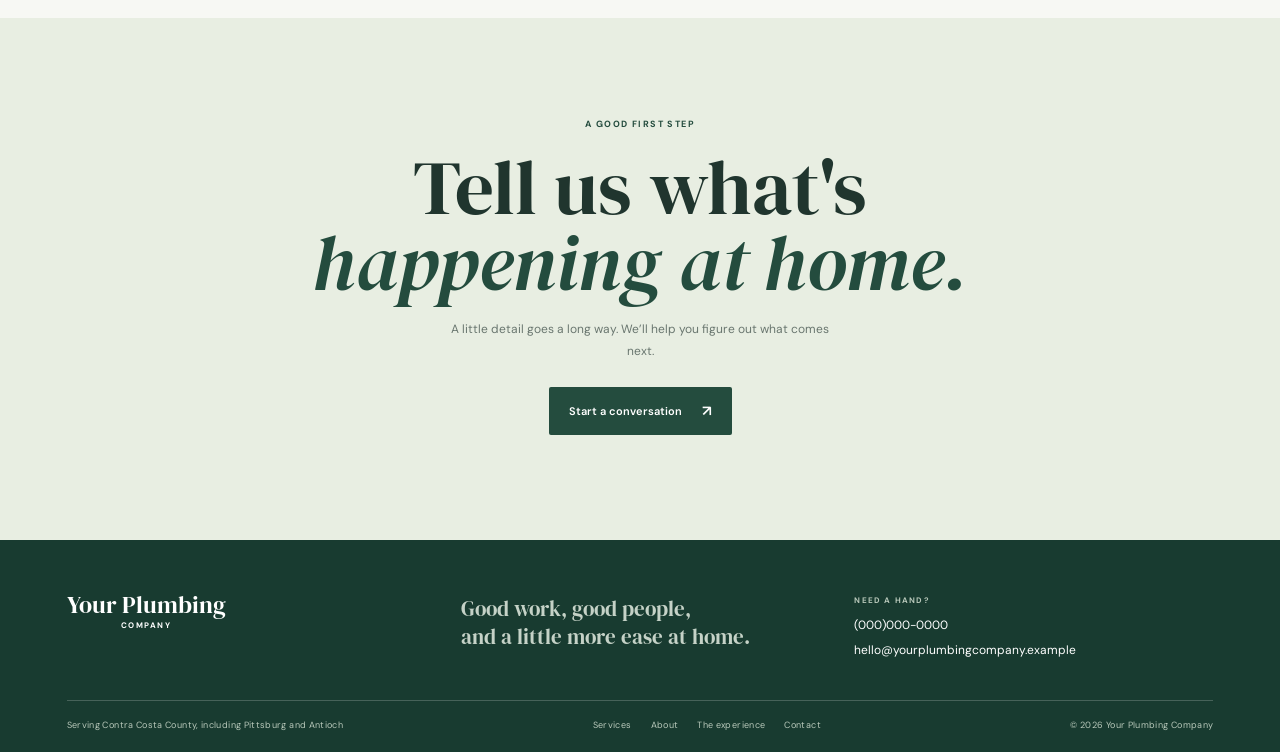
==== commit d603ddd2: "final?" ====
--- a/index.html
+++ b/index.html
@@ -82,11 +82,22 @@
         </div>
         <div class="hero-visual" data-reveal>
           <img
-            src="https://images.unsplash.com/photo-1600607687939-ce8a6c25118c?auto=format&amp;fit=crop&amp;w=1500&amp;q=85"
-            alt="Light-filled, thoughtfully designed home interior"
+            src="images/plumber-at-faucet.jpg"
+            alt="Plumber carefully repairing a faucet at a kitchen sink"
           />
           <div class="image-caption">
-            <span>Care for the details</span><span>01 / 05</span>
+            <span>Care for the details</span
+            ><a
+              href="https://commons.wikimedia.org/wiki/File:Plumber_at_work.jpg"
+              target="_blank"
+              rel="noopener noreferrer"
+              >Photo: rick</a
+            ><a
+              href="https://creativecommons.org/licenses/by/2.0/"
+              target="_blank"
+              rel="noopener noreferrer"
+              >CC BY 2.0</a
+            >
           </div>
           <div class="hero-stamp" aria-hidden="true">
             <span>COMMON<br />GROUND</span><i>✳</i>
@@ -148,8 +159,8 @@
       <section class="experience-band">
         <div class="band-image">
           <img
-            src="https://images.unsplash.com/photo-1620626011761-996aa1b9d7c5?auto=format&amp;fit=crop&amp;w=1200&amp;q=85"
-            alt="Quiet, sunlit bathroom with natural finishes"
+            src="images/shower-fixture.jpg"
+            alt="Close-up of a shower fixture and its plumbing"
             loading="lazy"
           />
         </div>
@@ -183,11 +194,25 @@
         </div>
         <figure class="people-image" data-reveal>
           <img
-            src="https://images.unsplash.com/photo-1621905251189-08b45d6a269e?auto=format&amp;fit=crop&amp;w=1000&amp;q=85"
-            alt="Skilled home-service professional at work"
+            src="images/plumber-kitchen-sink.jpg"
+            alt="Plumber working beneath a kitchen sink"
             loading="lazy"
           />
-          <figcaption>Thoughtful work, from people who care.</figcaption>
+          <figcaption>
+            Thoughtful work, from people who care.
+            <a
+              href="https://www.flickr.com/photos/188296186@N07/49860563406"
+              target="_blank"
+              rel="noopener noreferrer"
+              >Photo: Aqua Science Arizona</a
+            >
+            <a
+              href="https://creativecommons.org/licenses/by-sa/2.0/"
+              target="_blank"
+              rel="noopener noreferrer"
+              >CC BY-SA 2.0</a
+            >
+          </figcaption>
         </figure>
       </section>
 
--- a/styles.css
+++ b/styles.css
@@ -71,6 +71,10 @@
 .hero-visual { position: relative; height: min(570px, 61vw); min-height: 390px; }
 .hero-visual img { object-position: 50% 52%; }
 .image-caption { position: absolute; right: 0; bottom: 0; left: 0; padding: 13px 16px; display: flex; justify-content: space-between; background: rgb(24 59 48 / 88%); color: white; font-size: 9px; letter-spacing: .07em; }
+.image-caption a { color: inherit; text-decoration: none; }
+.image-caption a:hover { text-decoration: underline; }
+.photo-credit { position: absolute; right: 0; bottom: 0; left: 0; margin: 0; padding: 8px 10px; background: rgb(24 59 48 / 88%); color: var(--white); font-family: var(--sans); font-size: 8px; line-height: 1.5; }
+.photo-credit a { color: inherit; }
 .hero-stamp { position: absolute; top: 29px; left: -28px; width: 88px; height: 88px; display: grid; place-content: center; border-radius: 50%; background: var(--lime); color: var(--deep); text-align: center; transform: rotate(-9deg); }
 .hero-stamp span { font-size: 9px; font-weight: 700; letter-spacing: .11em; line-height: 1.35; }
 .hero-stamp i { position: absolute; top: 5px; right: 8px; color: var(--coral); font-size: 15px; font-style: normal; }
@@ -105,6 +109,7 @@
 .people-image { position: relative; height: 440px; margin: 0; }
 .people-image img { object-position: center 40%; }
 .people-image figcaption { position: absolute; right: -20px; bottom: -17px; padding: 14px 19px; background: var(--lime); color: var(--deep); font-family: var(--serif); font-size: 16px; }
+.people-image figcaption a { display: block; margin-top: 5px; color: inherit; font-family: var(--sans); font-size: 9px; line-height: 1.4; letter-spacing: .02em; }
 .closing-cta { padding: 100px 24px 105px; background: #e8eee2; text-align: center; }
 .closing-cta .eyebrow { margin-bottom: 18px; }
 .closing-cta h2 { font-size: clamp(53px, 6vw, 80px); line-height: .98; }
@@ -126,7 +131,7 @@
 .page-hero { min-height: 555px; padding-block: 52px 62px; display: grid; grid-template-columns: .86fr 1.14fr; align-items: center; gap: 7%; }
 .page-hero h1, .about-hero h1, .experience-hero h1, .contact-heading h1 { font-size: clamp(65px, 8.4vw, 112px); line-height: .91; }
 .page-hero-copy .hero-intro { max-width: 365px; }
-.page-hero-image { height: 440px; }
+.page-hero-image { position: relative; height: 440px; }
 .anchor-nav { min-height: 66px; display: flex; align-items: center; gap: 33px; border-top: 1px solid var(--line); border-bottom: 1px solid var(--line); }
 .anchor-nav a { color: var(--green); font-size: 10px; text-decoration: none; }
 .anchor-nav a:hover { color: var(--coral); }
@@ -134,6 +139,10 @@
 .detail-row { min-height: 350px; padding-block: 61px; display: grid; grid-template-columns: .8fr 1.2fr; gap: 9%; border-bottom: 1px solid var(--line); scroll-margin-top: 25px; }
 .detail-number { color: var(--coral); font-size: 12px; }
 .detail-number span { margin-left: 15px; color: var(--muted); font-size: 8px; font-weight: 700; letter-spacing: .14em; }
+.service-image { position: relative; height: 220px; margin: 22px 0 0; overflow: hidden; }
+.service-image img { object-position: center; }
+.service-image figcaption { position: absolute; right: 0; bottom: 0; left: 0; padding: 7px 9px; background: rgb(24 59 48 / 88%); color: var(--white); font-family: var(--sans); font-size: 8px; line-height: 1.5; }
+.service-image figcaption a { color: inherit; }
 .detail-content { max-width: 650px; }
 .detail-content h2 { font-size: clamp(43px, 5vw, 62px); line-height: .98; }
 .detail-content > p { max-width: 540px; margin: 19px 0; color: var(--muted); font-size: 12px; line-height: 1.9; }
@@ -157,9 +166,11 @@
 
 .about-hero { min-height: 580px; padding-block: 52px 75px; display: grid; grid-template-columns: .8fr 1.2fr; align-items: center; gap: 8%; }
 .about-hero-copy .hero-intro, .experience-hero-copy .hero-intro { max-width: 370px; }
-.about-hero-image { height: 465px; margin: 0; }
+.about-hero-image { position: relative; height: 465px; margin: 0; }
 .about-hero-image img { object-position: center 35%; }
-.about-hero-image figcaption { margin-top: 10px; color: var(--muted); font-size: 9px; }
+.about-hero-image figcaption { position: absolute; right: 0; bottom: 0; left: 0; padding: 8px 10px; background: rgb(24 59 48 / 88%); color: var(--white); font-size: 9px; line-height: 1.5; }
+.about-hero-image figcaption a { color: inherit; }
+.about-hero-image figcaption a + a { margin-left: 6px; }
 .story-section { padding-block: 105px 130px; display: grid; grid-template-columns: .8fr 1.2fr; gap: 8%; border-top: 1px solid var(--line); }
 .story-label { display: flex; flex-direction: column; justify-content: space-between; }
 .story-label span { color: var(--muted); font-size: 9px; letter-spacing: .1em; }
@@ -174,7 +185,7 @@
 .values-list h3 { margin-bottom: 7px; font-family: var(--serif); font-size: 21px; font-weight: 400; }
 .values-list p { max-width: 430px; margin-bottom: 0; color: #627067; font-size: 11px; line-height: 1.8; }
 .local-section { padding-block: 130px; display: grid; grid-template-columns: 1.1fr .9fr; align-items: center; gap: 11%; }
-.local-image { height: 390px; }
+.local-image { position: relative; height: 390px; }
 .local-copy { max-width: 390px; }
 .local-copy > p:not(.eyebrow) { margin: 20px 0; color: var(--muted); font-size: 12px; line-height: 1.9; }
 
@@ -220,7 +231,7 @@
 .form-submit p { max-width: 210px; margin: 0; color: var(--muted); font-size: 9px; line-height: 1.6; }
 .form-status { min-height: 18px; margin: 13px 0 0; color: var(--green); font-size: 11px; line-height: 1.6; }
 .contact-aside { padding-top: 39px; }
-.contact-aside > img { height: 245px; }
+.contact-photo { position: relative; height: 245px; }
 .aside-info { padding: 22px 0 20px; border-bottom: 1px solid var(--line); }
 .aside-info .eyebrow { margin-bottom: 9px; }
 .aside-info h3 { margin-bottom: 9px; font-family: var(--serif); font-size: 26px; font-weight: 400; }
@@ -331,8 +342,10 @@
   .anchor-nav a { font-size: 9px; }
   .service-detail-list { padding-block: 5px 44px; }
   .detail-row { min-height: 0; padding-block: 36px; grid-template-columns: 1fr; gap: 14px; }
-  .detail-number { display: flex; align-items: center; gap: 12px; font-size: 10px; }
+  .service-image { max-width: 440px; height: 220px; margin-top: 16px; }
+  .detail-number { display: flex; flex-wrap: wrap; align-items: center; gap: 12px; font-size: 10px; }
   .detail-number span { margin: 0; }
+  .detail-number .service-image { flex-basis: 100%; }
   .detail-content h2 { font-size: 47px; }
   .detail-content > p { font-size: 11px; }
   .detail-content ul { gap: 9px 12px; }
@@ -381,7 +394,7 @@
   .form-grid textarea { min-height: 100px; }
   .form-submit { align-items: flex-start; flex-direction: column; }
   .form-submit p { max-width: 280px; }
-  .contact-aside > img { height: 220px; }
+  .contact-photo { height: 220px; }
 }
 
 @media (prefers-reduced-motion: reduce) {
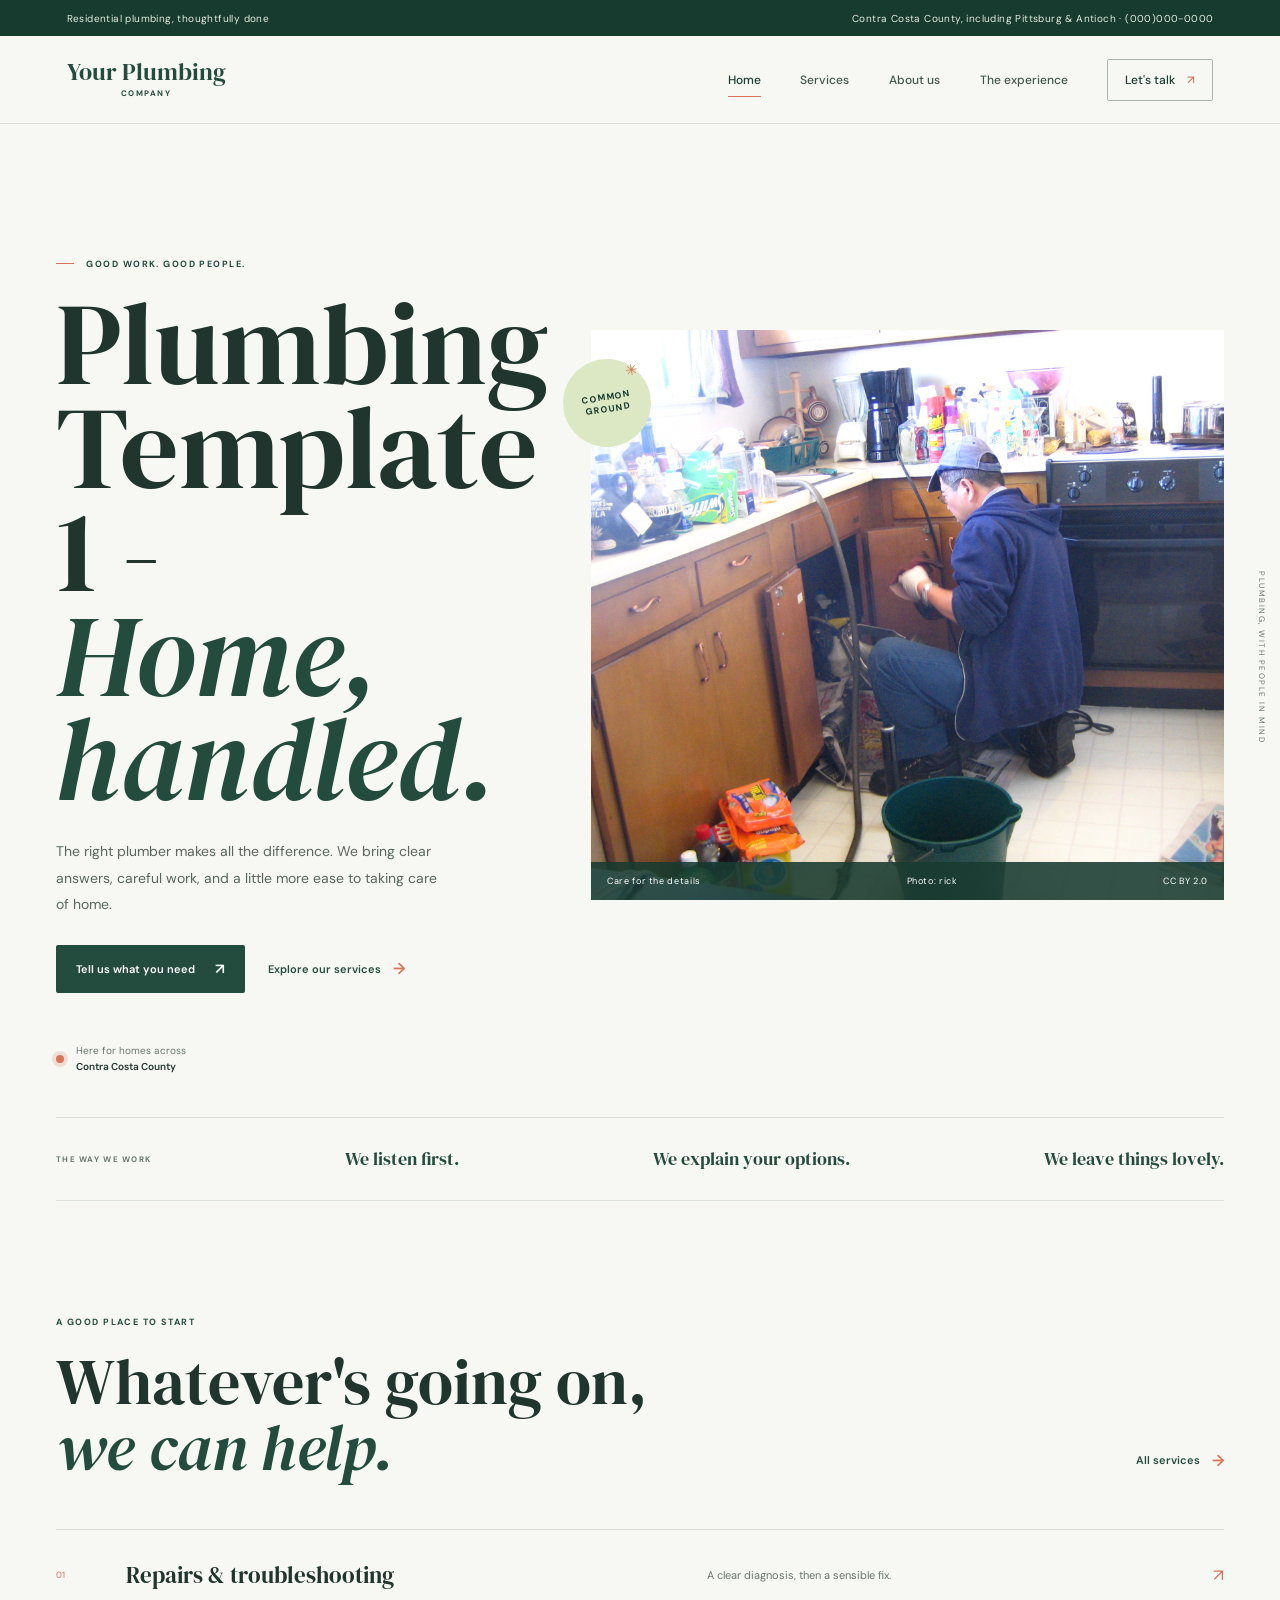
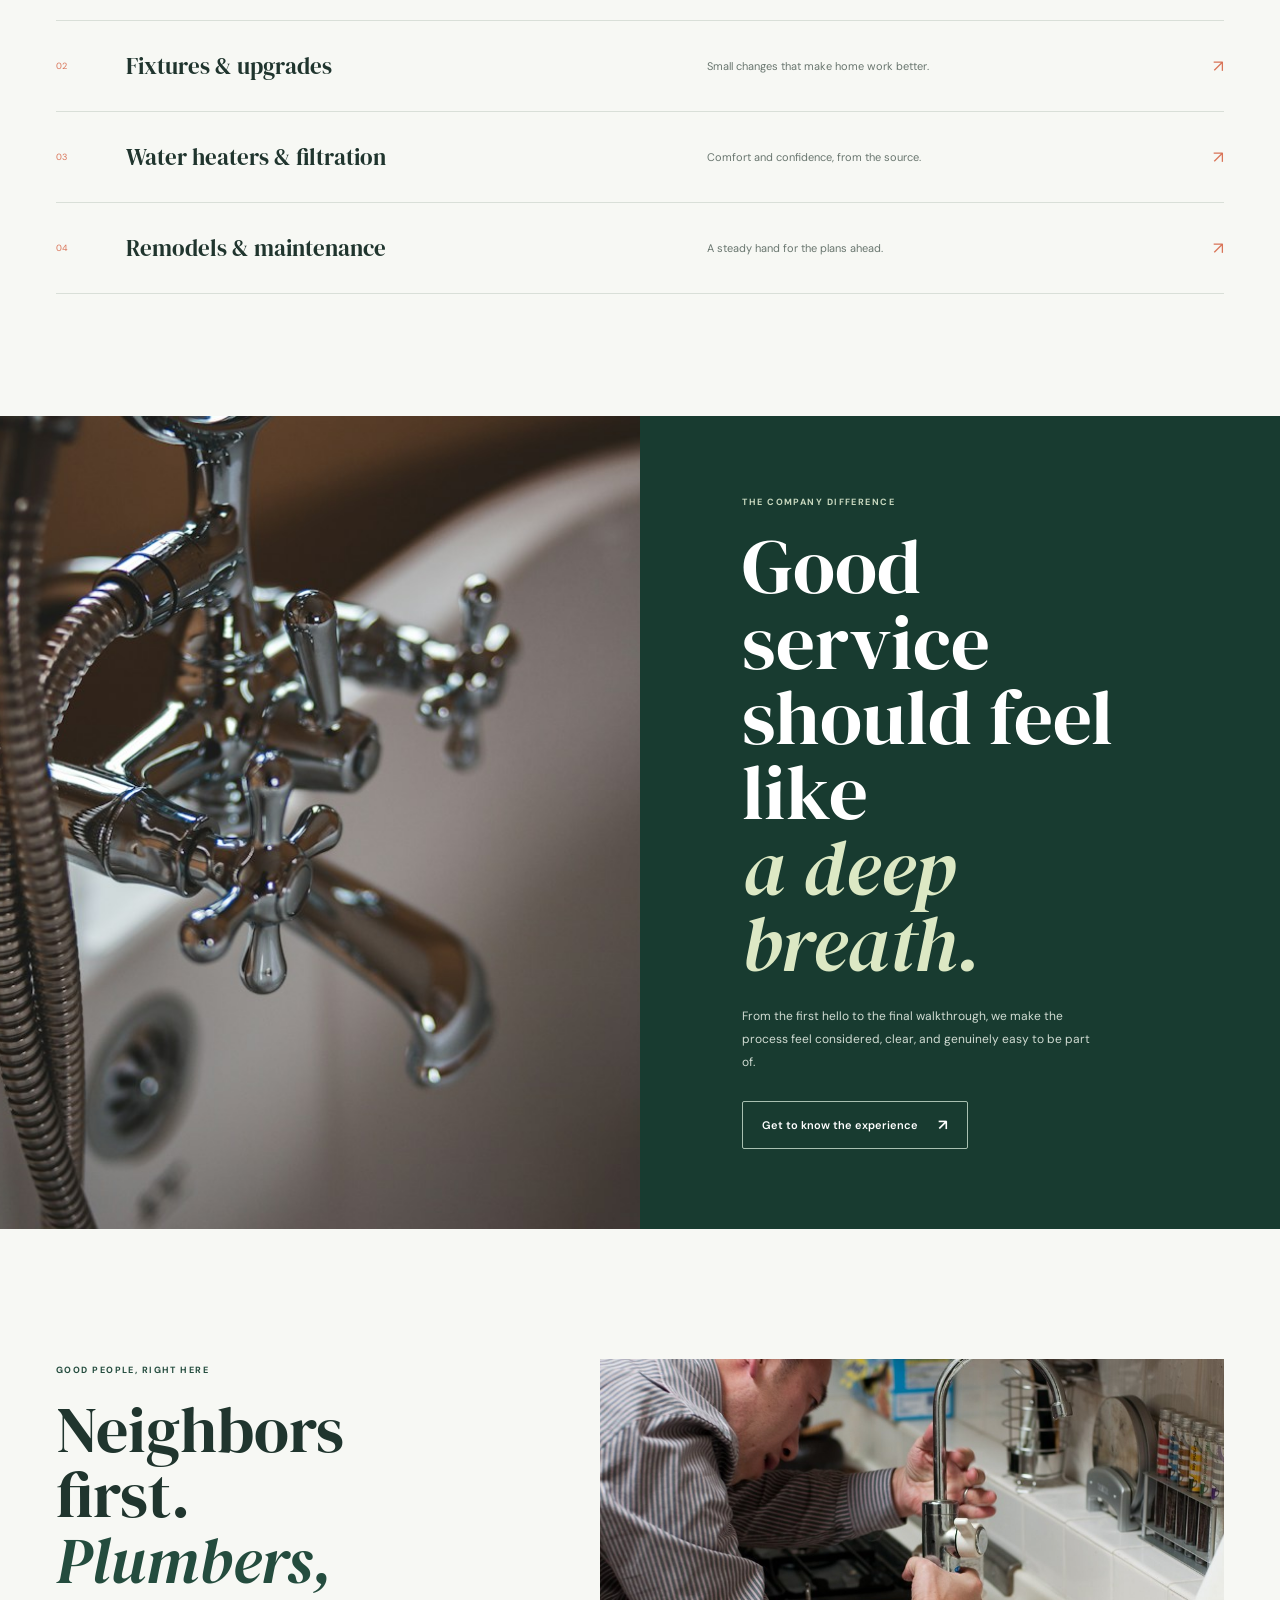
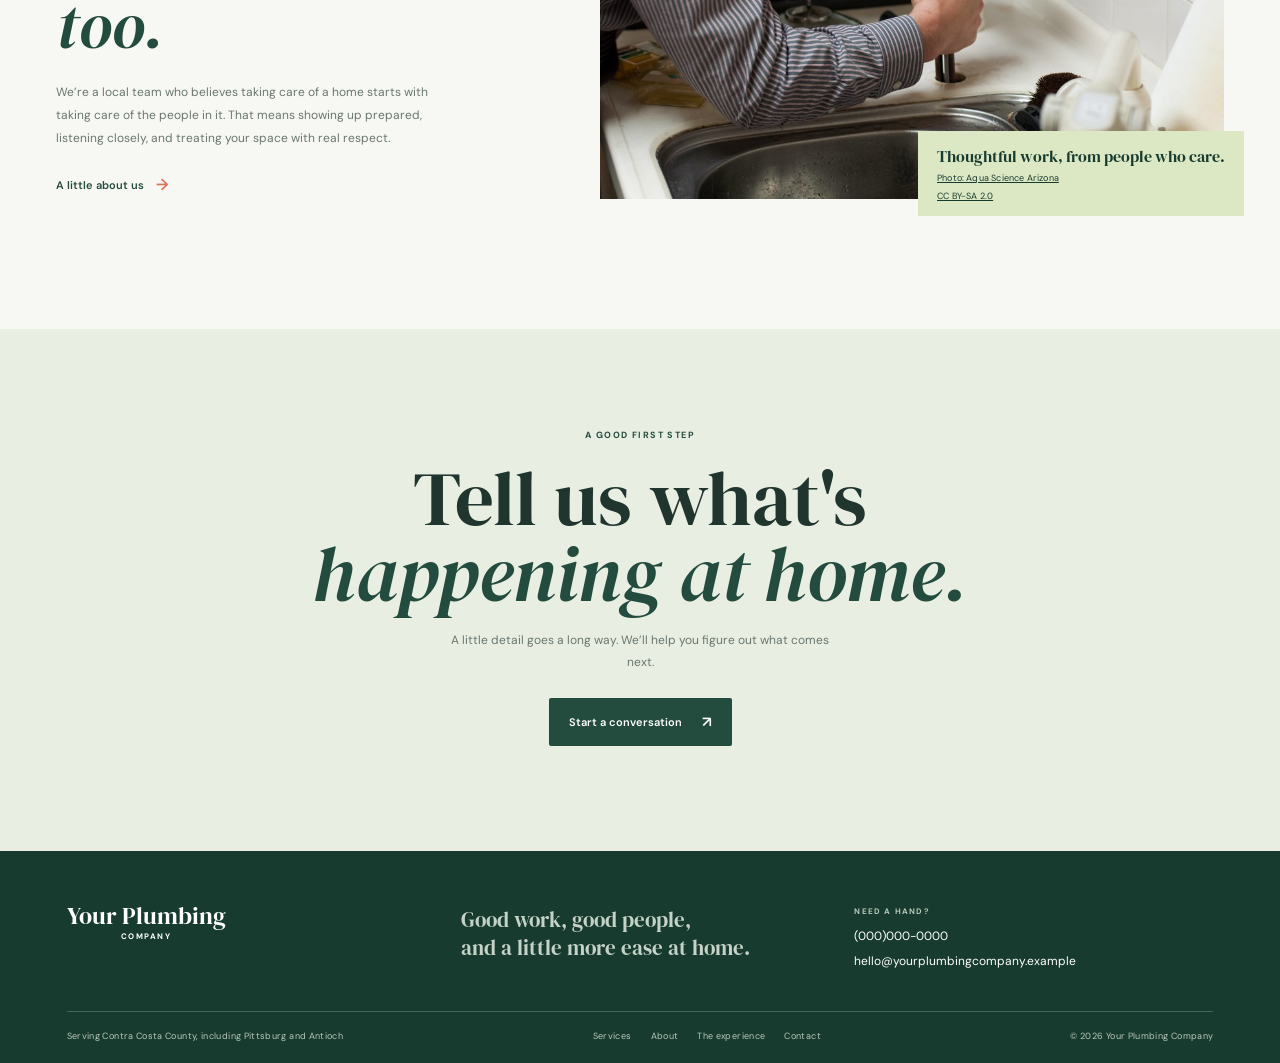
==== commit 9c89d67f: "fixed index html for seo" ====
--- a/index.html
+++ b/index.html
@@ -4,11 +4,8 @@
     <meta charset="utf-8" />
     <meta name="viewport" content="width=device-width, initial-scale=1" />
     <meta name="theme-color" content="#f7f8f4" />
-    <meta
-      name="description"
-      content="Thoughtful residential plumbing for homes in Contra Costa County, including Pittsburg and Antioch."
-    />
-    <title>Your Plumbing Company | Home, handled.</title>
+    <meta name="description" content="Explore Plumbing Template 1, a clean, high-converting responsive website layout optimized for local plumbing businesses and contractors.">
+    <title>Plumbing Template 1 | Modern Responsive Website Design Layout</title>
     <link rel="preconnect" href="https://fonts.googleapis.com" />
     <link rel="preconnect" href="https://fonts.gstatic.com" crossorigin />
     <link
@@ -59,7 +56,7 @@
           <p class="eyebrow">
             <span class="eyebrow-mark"></span> GOOD WORK. GOOD PEOPLE.
           </p>
-          <h1>Home,<br /><em>handled.</em></h1>
+          <h1>Plumbing Template 1 -<br /><em>Home, handled.</em></h1>
           <p class="hero-intro">
             The right plumber makes all the difference. We bring clear answers,
             careful work, and a little more ease to taking care of home.
@@ -83,8 +80,9 @@
         <div class="hero-visual" data-reveal>
           <img
             src="images/plumber-at-faucet.jpg"
-            alt="Plumber carefully repairing a faucet at a kitchen sink"
+            alt="Plumbing Template 1 Layout Showcase - Plumber repairing a kitchen faucet"
           />
+
           <div class="image-caption">
             <span>Care for the details</span
             ><a
